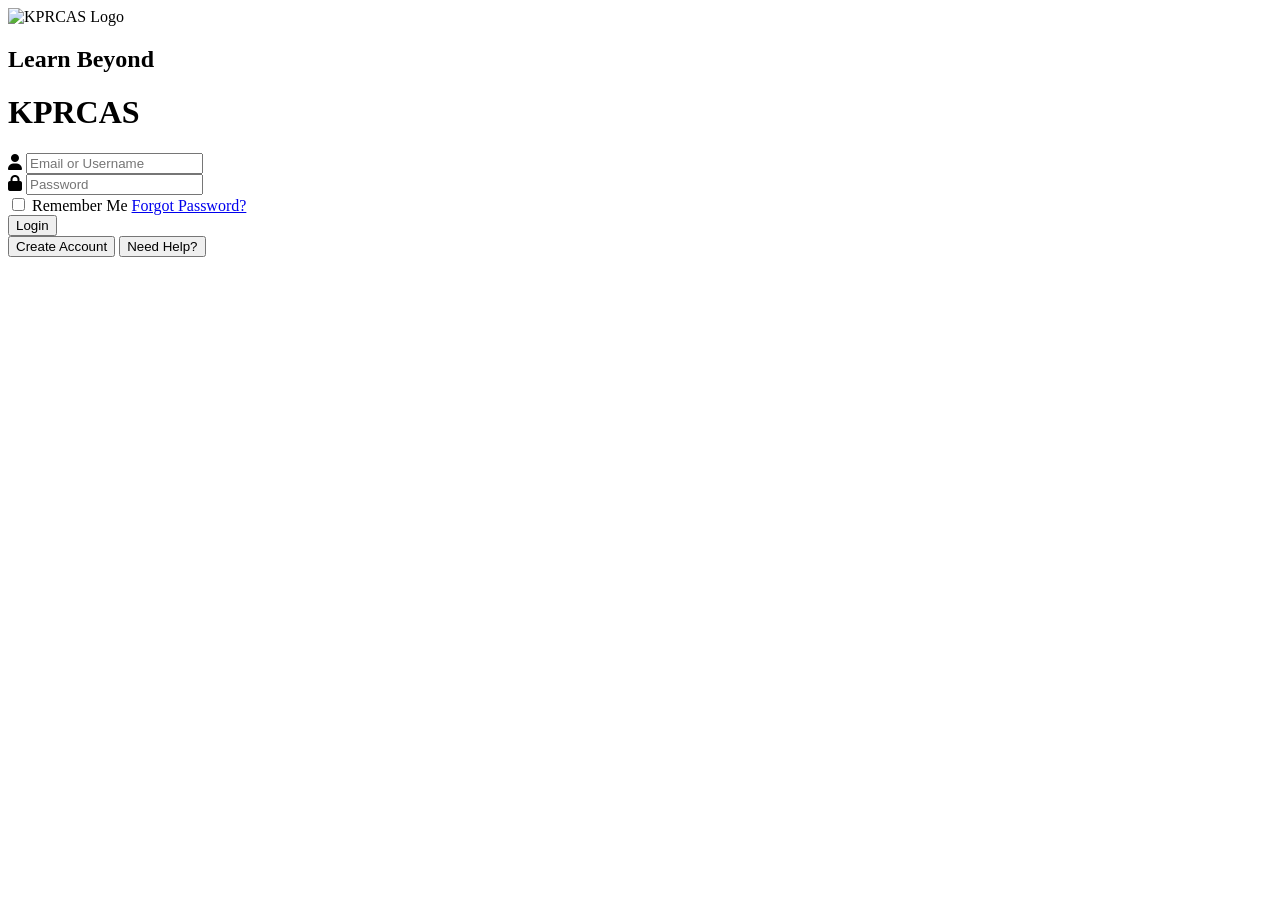
==== index.html @ bac2a211 "Add files via upload" ====
<!DOCTYPE html>
<html lang="en">
<head>
    <meta charset="UTF-8">
    <meta name="viewport" content="width=device-width, initial-scale=1.0">
    <title>KPRCAS Login</title>
    <link rel="stylesheet" href="style.css">
    <link href="https://cdnjs.cloudflare.com/ajax/libs/font-awesome/6.5.1/css/all.min.css" rel="stylesheet">
</head>
<body>

    <div class="background-animation"></div>

    <div class="login-container">

        <div class="logo-section">
            <img src="images/kprcas.webp" alt="KPRCAS Logo">
            <h2>Learn Beyond</h2>
            <h1>KPRCAS</h1>
        </div>

        <form class="login-form">

            <div class="input-group">
                <i class="fas fa-user"></i>
                <input type="text" placeholder="Email or Username" required>
            </div>

            <div class="input-group">
                <i class="fas fa-lock"></i>
                <input type="password" placeholder="Password" required>
            </div>

            <div class="options">
                <label>
                    <input type="checkbox">
                    Remember Me
                </label>

                <a href="#" class="forgot-link">
                    Forgot Password?
                </a>
            </div>

            <button type="submit" class="login-btn">
                Login
            </button>

            <div class="bottom-buttons">

                <button type="button" class="create-btn">
                    Create Account
                </button>

                <button type="button" class="help-btn">
                    Need Help?
                </button>

            </div>

        </form>

    </div>

</body>
</html>
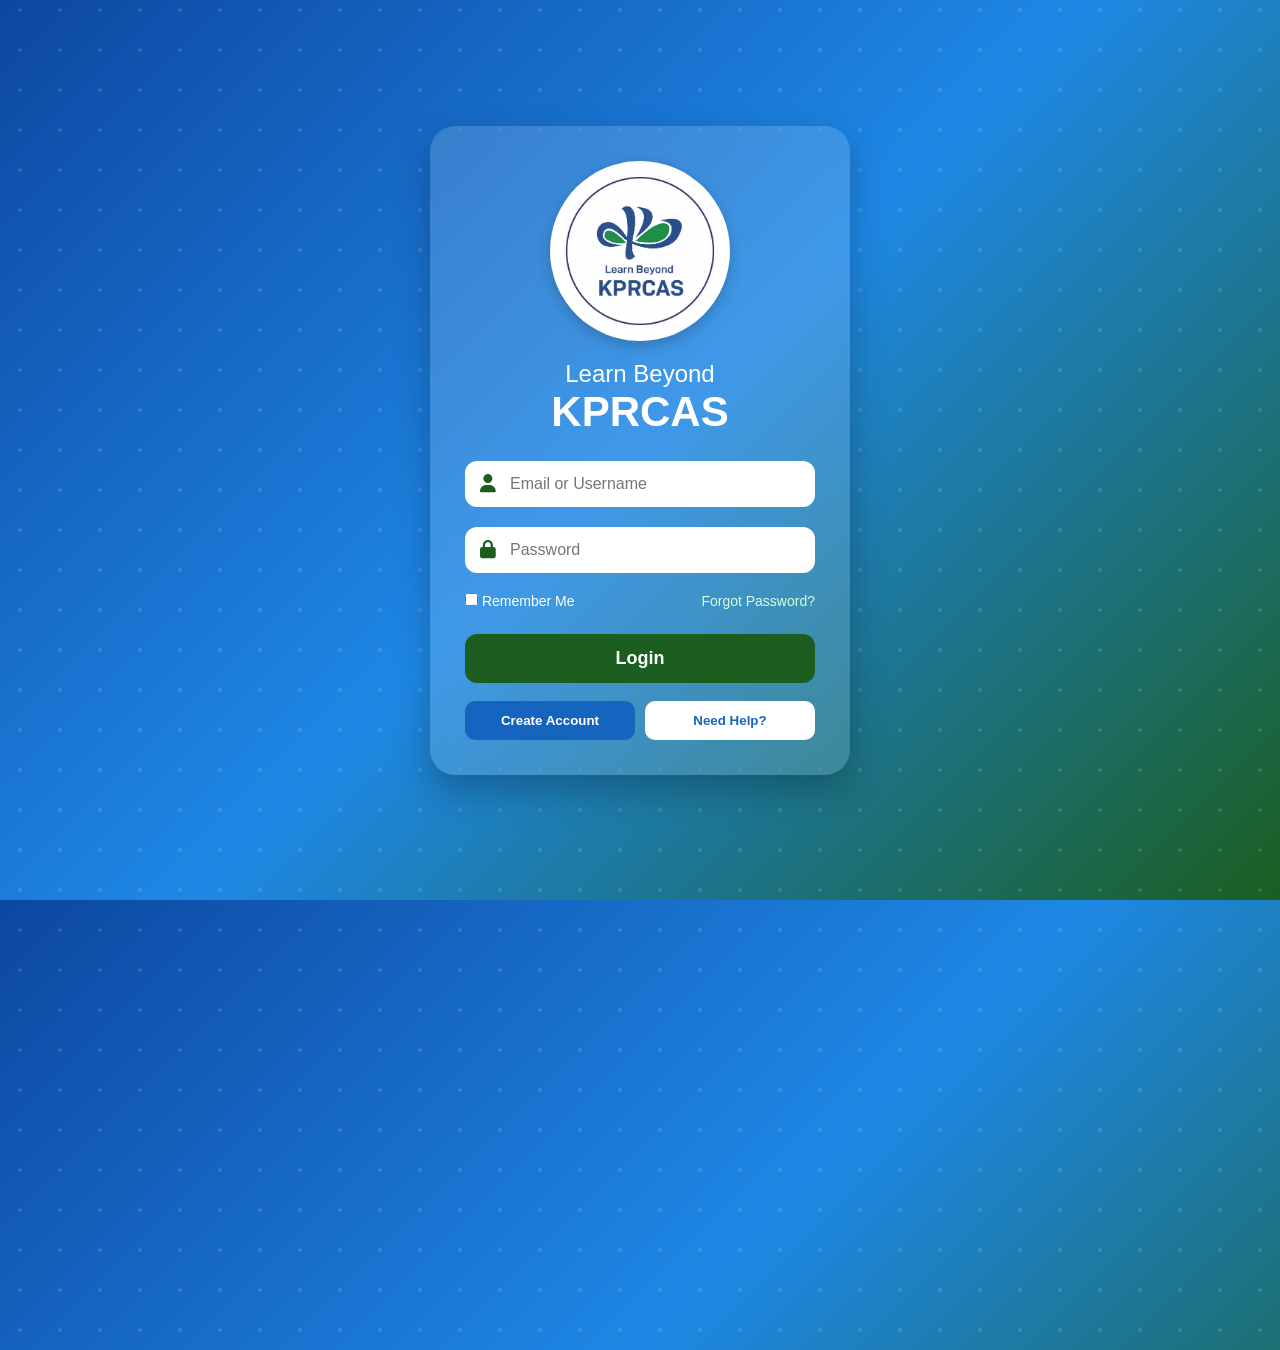
==== commit 73f7812c: "Update index.html" ====
--- a/index.html
+++ b/index.html
@@ -14,7 +14,7 @@
     <div class="login-container">
 
         <div class="logo-section">
-            <img src="images/kprcas.webp" alt="KPRCAS Logo">
+            <img src="kprcas.webp" alt="KPRCAS Logo">
             <h2>Learn Beyond</h2>
             <h1>KPRCAS</h1>
         </div>
@@ -63,4 +63,4 @@
     </div>
 
 </body>
-</html>+</html>
--- a/style.css
+++ b/style.css
@@ -0,0 +1,223 @@
+*{
+    margin:0;
+    padding:0;
+    box-sizing:border-box;
+    font-family:'Segoe UI',sans-serif;
+}
+
+body{
+    min-height:100vh;
+    display:flex;
+    justify-content:center;
+    align-items:center;
+    background:linear-gradient(
+        135deg,
+        #0d47a1,
+        #1e88e5,
+        #1b5e20
+    );
+    overflow:hidden;
+}
+
+/* Animated Background */
+
+.background-animation{
+    position:absolute;
+    width:200%;
+    height:200%;
+    background:
+    radial-gradient(circle,#ffffff20 2px,transparent 2px);
+    background-size:40px 40px;
+    animation:moveBackground 20s linear infinite;
+}
+
+@keyframes moveBackground{
+    from{
+        transform:translate(0,0);
+    }
+    to{
+        transform:translate(-100px,-100px);
+    }
+}
+
+/* Login Card */
+
+.login-container{
+    position:relative;
+    width:420px;
+    padding:35px;
+    border-radius:25px;
+    background:rgba(255,255,255,0.15);
+    backdrop-filter:blur(15px);
+    box-shadow:
+    0 15px 35px rgba(0,0,0,0.25);
+    text-align:center;
+    z-index:10;
+    animation:fadeIn 1s ease;
+}
+
+@keyframes fadeIn{
+    from{
+        opacity:0;
+        transform:translateY(40px);
+    }
+    to{
+        opacity:1;
+        transform:translateY(0);
+    }
+}
+
+/* Logo */
+
+.logo-section img{
+    width:180px;
+    height:auto;
+    margin-bottom:15px;
+    background:white;
+    padding:10px;
+    border-radius:50%;
+    box-shadow:0 5px 15px rgba(0,0,0,0.2);
+}
+
+.logo-section h2{
+    color:white;
+    font-size:24px;
+    font-weight:500;
+}
+
+.logo-section h1{
+    color:white;
+    font-size:42px;
+    font-weight:700;
+    margin-bottom:25px;
+}
+
+/* Inputs */
+
+.input-group{
+    position:relative;
+    margin-bottom:20px;
+}
+
+.input-group i{
+    position:absolute;
+    left:15px;
+    top:50%;
+    transform:translateY(-50%);
+    color:#1b5e20;
+    font-size:18px;
+}
+
+.input-group input{
+    width:100%;
+    padding:14px 14px 14px 45px;
+    border:none;
+    border-radius:12px;
+    font-size:16px;
+    outline:none;
+    transition:0.3s;
+}
+
+.input-group input:focus{
+    box-shadow:0 0 12px #4caf50;
+}
+
+/* Options */
+
+.options{
+    display:flex;
+    justify-content:space-between;
+    align-items:center;
+    margin-bottom:25px;
+    color:white;
+    font-size:14px;
+}
+
+.options a{
+    color:#d4ffdc;
+    text-decoration:none;
+    transition:0.3s;
+}
+
+.options a:hover{
+    color:white;
+}
+
+/* Buttons */
+
+.login-btn{
+    width:100%;
+    padding:14px;
+    border:none;
+    border-radius:12px;
+    background:#1b5e20;
+    color:white;
+    font-size:18px;
+    font-weight:600;
+    cursor:pointer;
+    transition:0.4s;
+}
+
+.login-btn:hover{
+    background:#2e7d32;
+    transform:translateY(-2px);
+}
+
+.bottom-buttons{
+    display:flex;
+    gap:10px;
+    margin-top:18px;
+}
+
+.create-btn,
+.help-btn{
+    flex:1;
+    padding:12px;
+    border:none;
+    border-radius:10px;
+    cursor:pointer;
+    font-weight:600;
+    transition:0.4s;
+}
+
+.create-btn{
+    background:#1565c0;
+    color:white;
+}
+
+.help-btn{
+    background:white;
+    color:#1565c0;
+}
+
+.create-btn:hover{
+    background:#0d47a1;
+    transform:scale(1.05);
+}
+
+.help-btn:hover{
+    background:#f0f0f0;
+    transform:scale(1.05);
+}
+
+/* Responsive */
+
+@media(max-width:500px){
+
+    .login-container{
+        width:90%;
+        padding:25px;
+    }
+
+    .logo-section img{
+        width:140px;
+    }
+
+    .logo-section h1{
+        font-size:34px;
+    }
+
+    .bottom-buttons{
+        flex-direction:column;
+    }
+}
